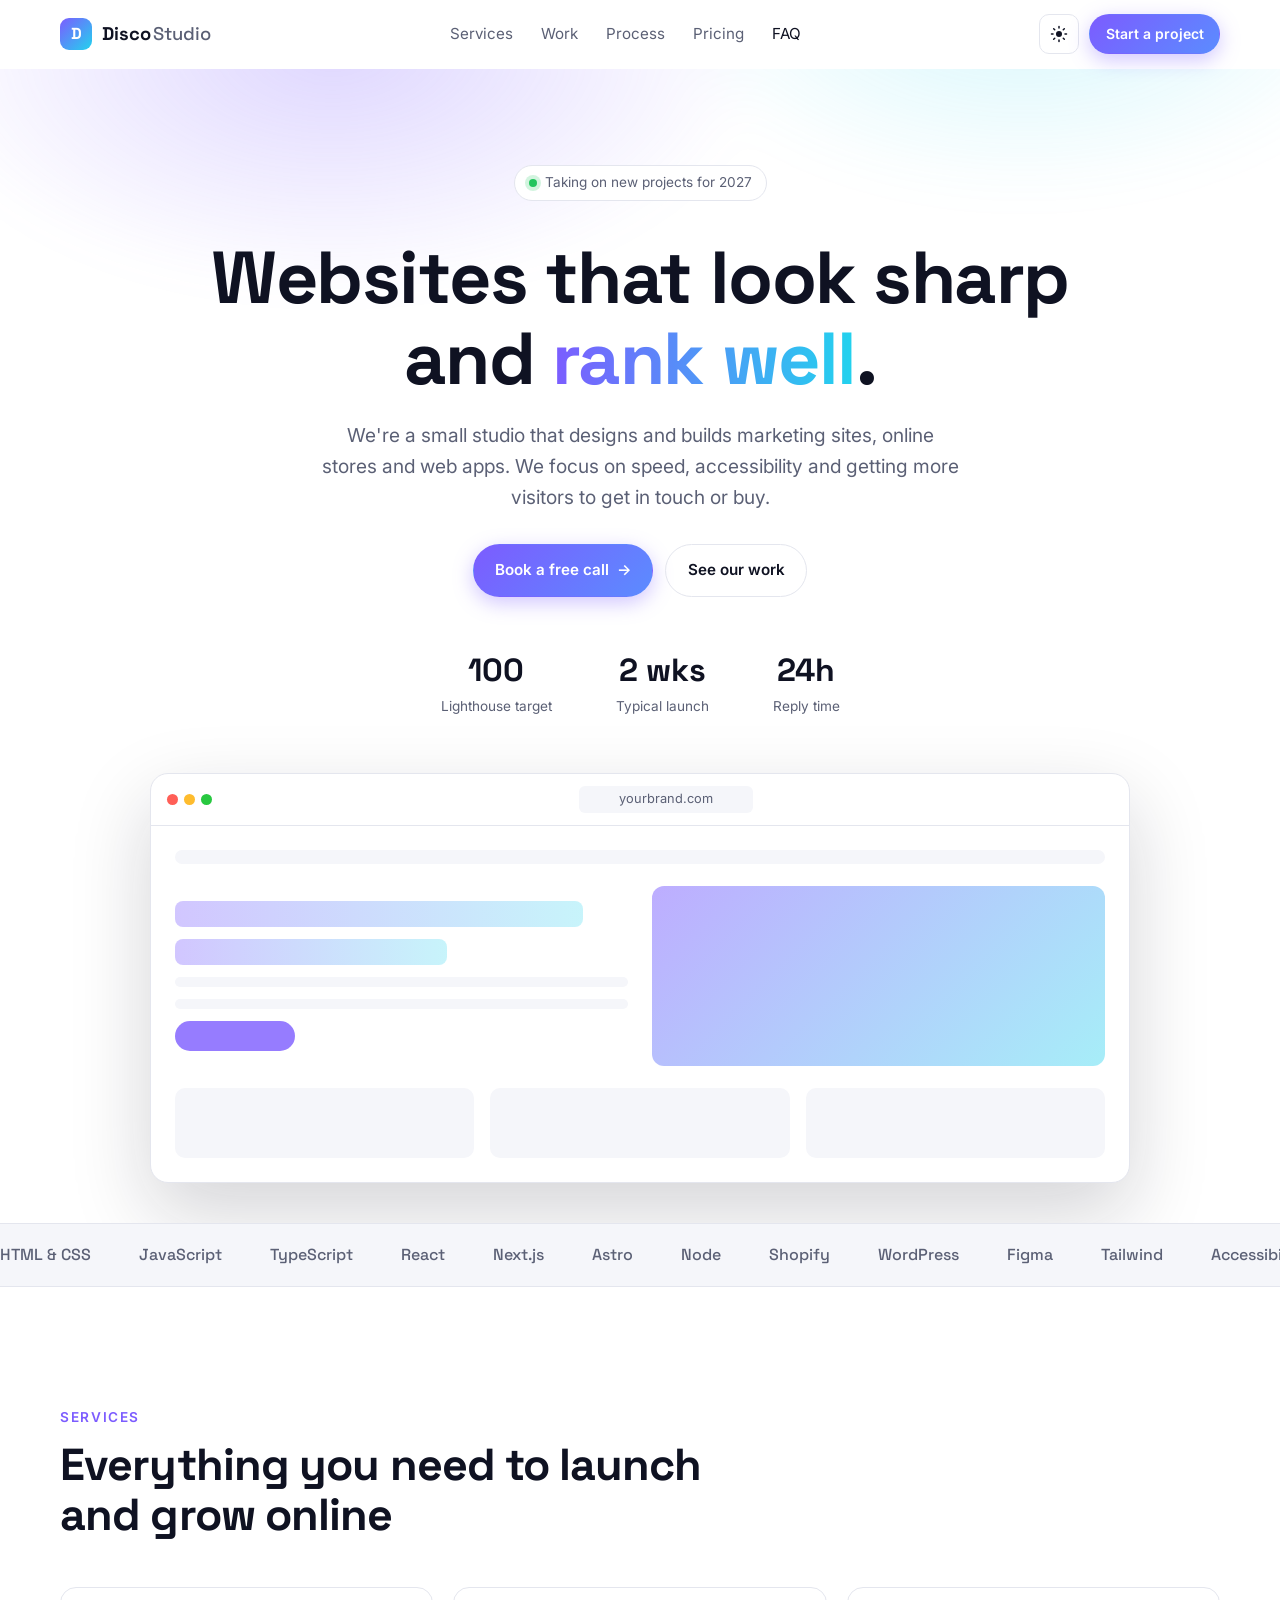
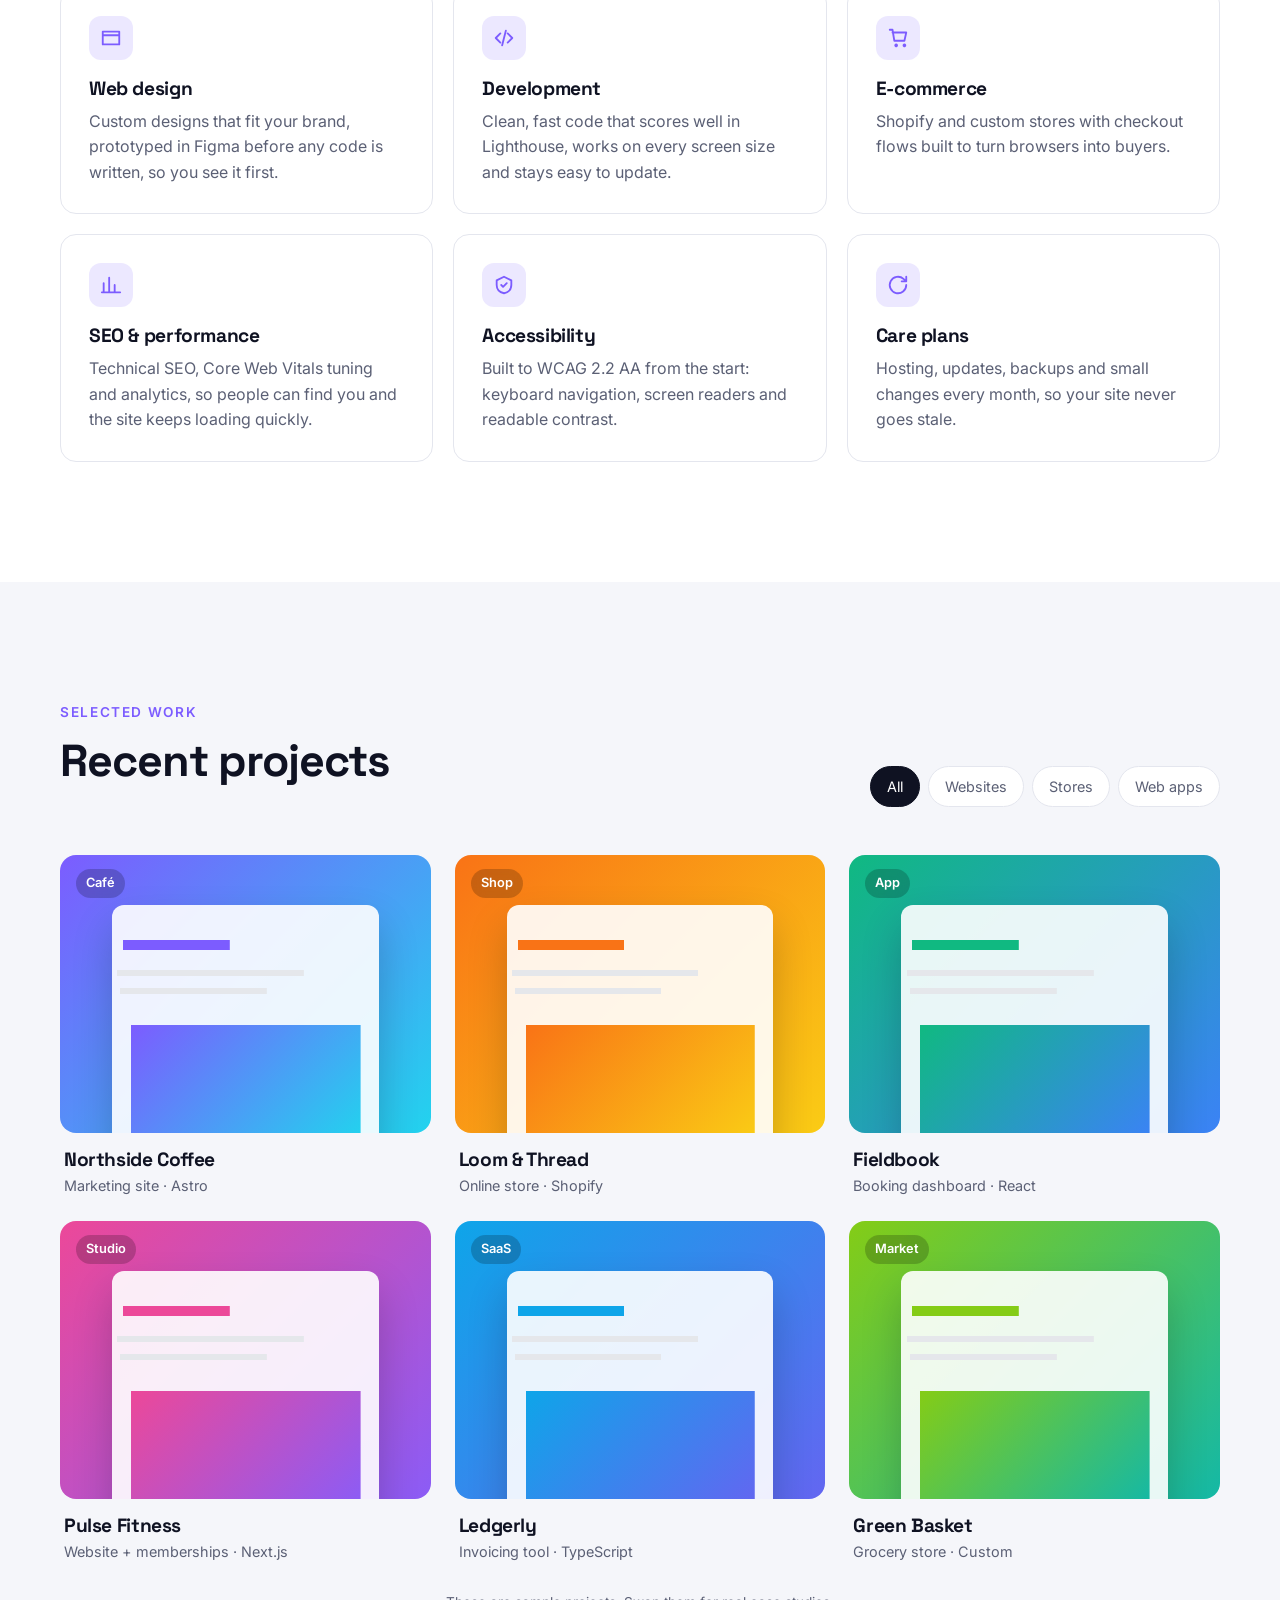
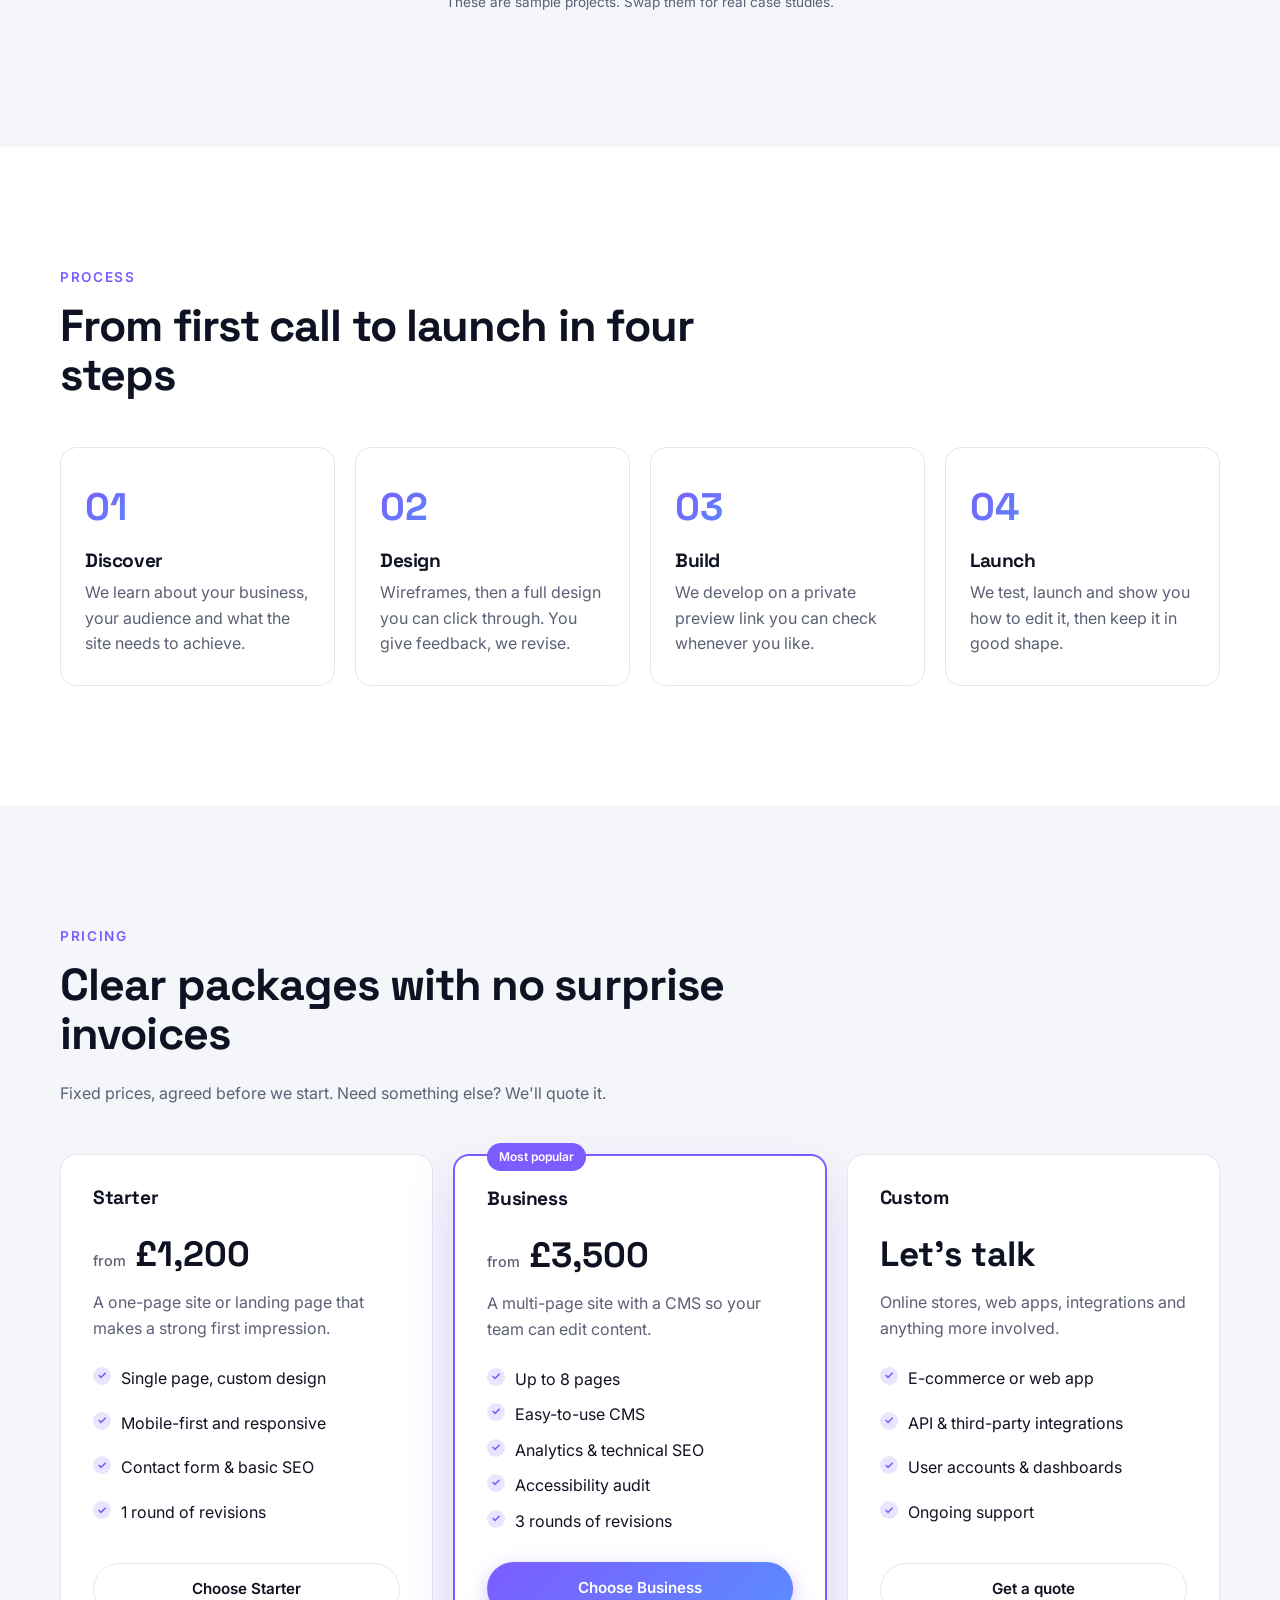
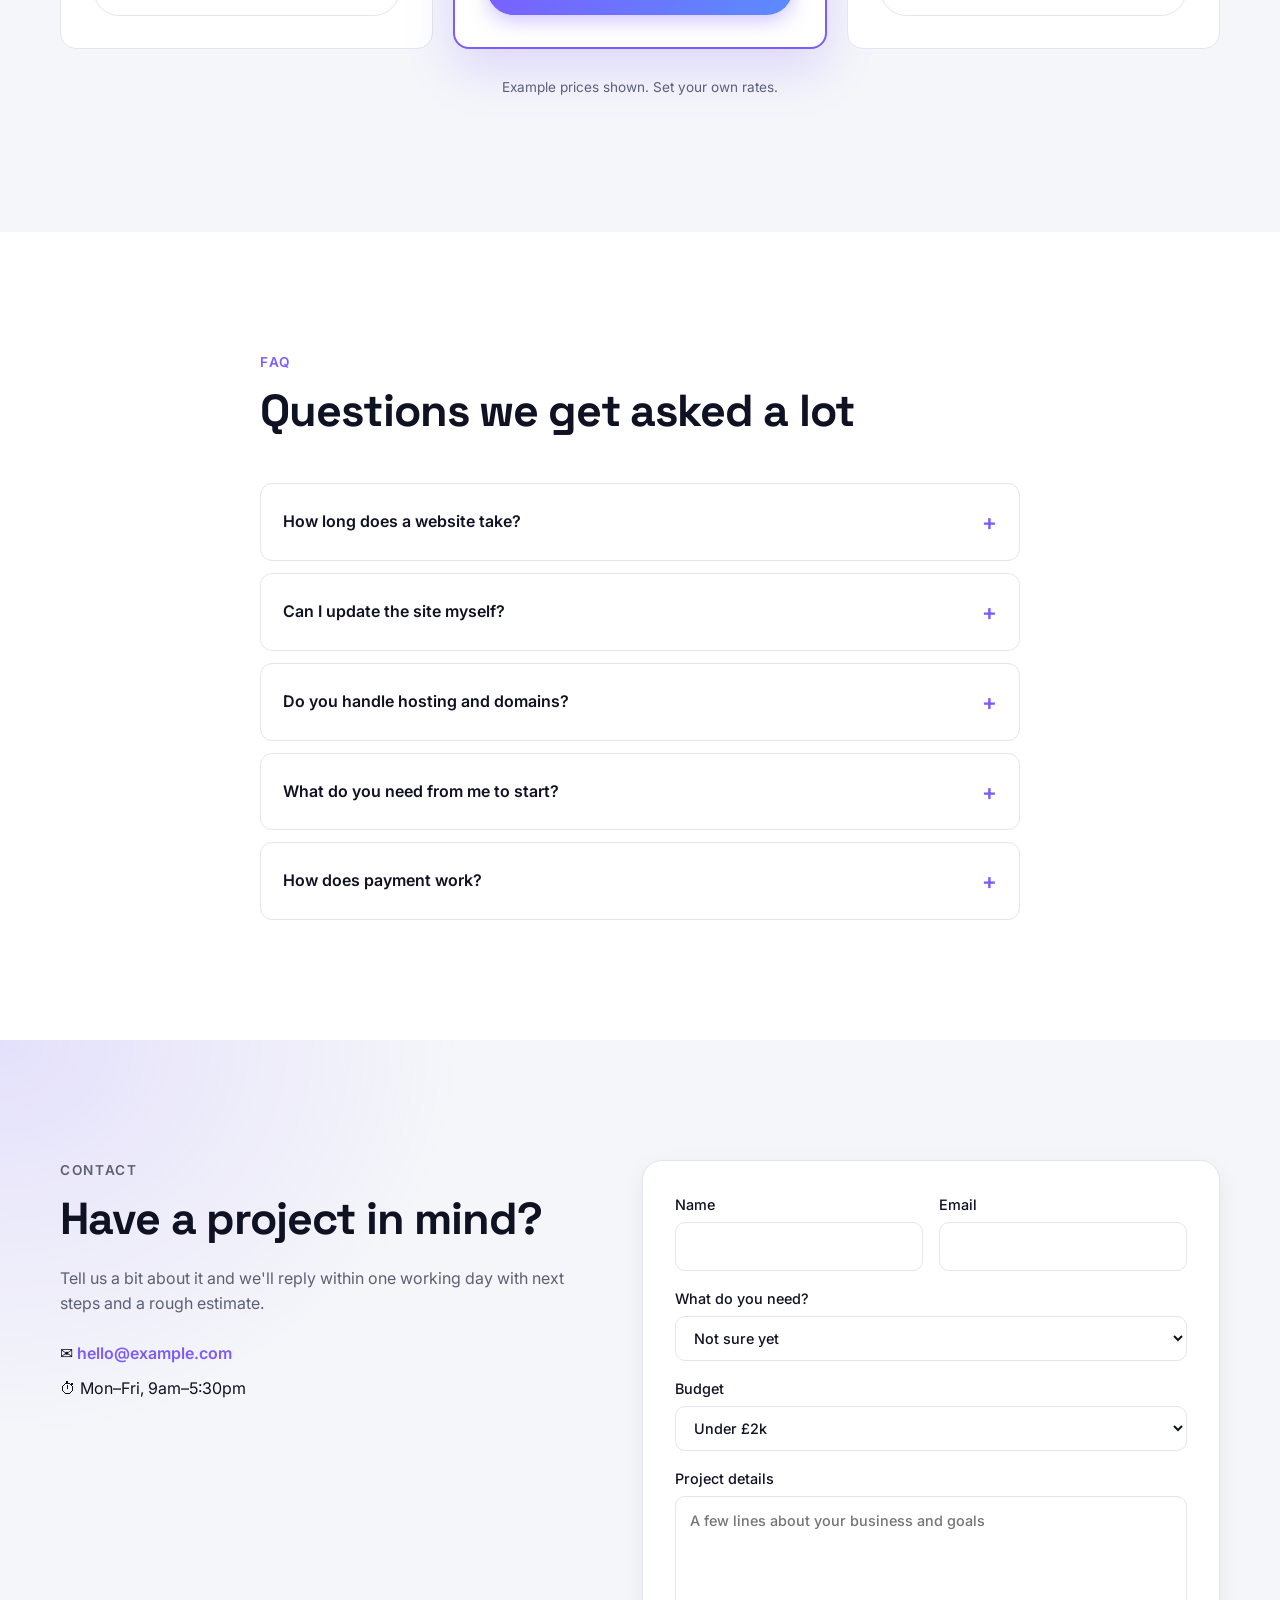
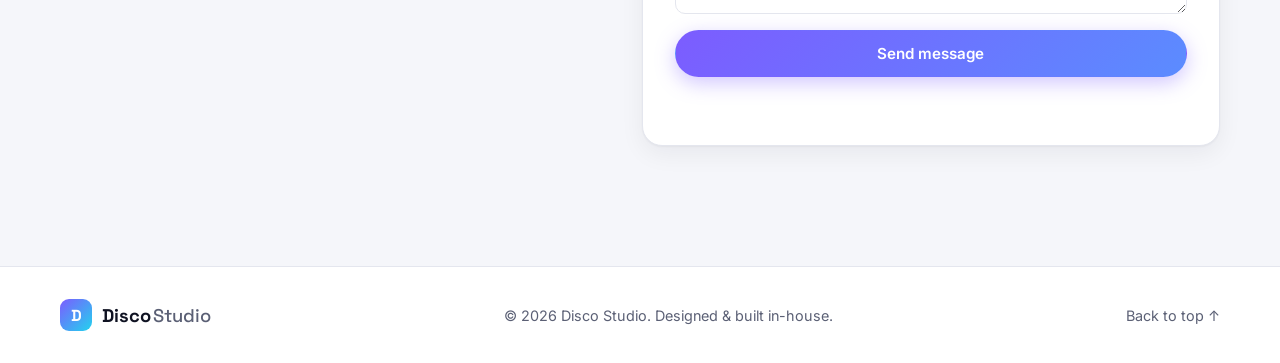
==== site/index.html @ 2ce36524 "Add Disco Studio web development website in site/ Single-page studio site (hero, services, filterabl" ====
<!doctype html>
<html lang="en">
<head>
  <meta charset="utf-8">
  <meta name="viewport" content="width=device-width, initial-scale=1">
  <title>Disco Studio — Web Design &amp; Development</title>
  <meta name="description" content="Disco Studio designs and builds fast, accessible, beautiful websites and web apps.">
  <meta name="theme-color" content="#0b0d12">
  <link rel="preconnect" href="https://fonts.googleapis.com">
  <link rel="preconnect" href="https://fonts.gstatic.com" crossorigin>
  <link href="https://fonts.googleapis.com/css2?family=Inter:wght@400;500;600;700&family=Space+Grotesk:wght@500;700&display=swap" rel="stylesheet">
  <link rel="stylesheet" href="style.css">
  <link rel="icon" href="data:image/svg+xml,%3Csvg xmlns='http://www.w3.org/2000/svg' viewBox='0 0 32 32'%3E%3Crect width='32' height='32' rx='8' fill='%237c5cff'/%3E%3Cpath d='M10 9h6a7 7 0 0 1 0 14h-6z' fill='none' stroke='white' stroke-width='3'/%3E%3C/svg%3E">
</head>
<body>
  <a class="skip" href="#main">Skip to content</a>

  <header class="nav" id="top">
    <div class="container nav__inner">
      <a class="brand" href="#top" aria-label="Disco Studio home">
        <span class="brand__mark" aria-hidden="true">D</span>
        <span>Disco<span class="muted">Studio</span></span>
      </a>
      <nav class="nav__links" id="nav-links" aria-label="Primary">
        <a href="#services">Services</a>
        <a href="#work">Work</a>
        <a href="#process">Process</a>
        <a href="#pricing">Pricing</a>
        <a href="#faq">FAQ</a>
      </nav>
      <div class="nav__actions">
        <button class="icon-btn" id="theme-toggle" aria-label="Toggle dark mode">
          <svg class="i-sun" viewBox="0 0 24 24" width="18" height="18" aria-hidden="true"><circle cx="12" cy="12" r="4" fill="currentColor"/><g stroke="currentColor" stroke-width="2" stroke-linecap="round"><path d="M12 2v2M12 20v2M4.9 4.9l1.4 1.4M17.7 17.7l1.4 1.4M2 12h2M20 12h2M4.9 19.1l1.4-1.4M17.7 6.3l1.4-1.4"/></g></svg>
          <svg class="i-moon" viewBox="0 0 24 24" width="18" height="18" aria-hidden="true"><path d="M21 12.8A9 9 0 1 1 11.2 3a7 7 0 0 0 9.8 9.8z" fill="currentColor"/></svg>
        </button>
        <a class="btn btn--sm btn--primary hide-sm" href="#contact">Start a project</a>
        <button class="icon-btn menu-btn" id="menu-toggle" aria-label="Open menu" aria-expanded="false" aria-controls="nav-links">
          <span></span><span></span><span></span>
        </button>
      </div>
    </div>
  </header>

  <main id="main">
    <!-- HERO -->
    <section class="hero">
      <div class="hero__glow" aria-hidden="true"></div>
      <div class="container hero__inner">
        <p class="eyebrow reveal"><span class="dot"></span> Taking on new projects for 2027</p>
        <h1 class="hero__title reveal">
          Websites that look sharp<br>
          and <span class="grad" id="rotator">load fast</span>.
        </h1>
        <p class="hero__lead reveal">
          We're a small studio that designs and builds marketing sites, online stores and
          web apps. We focus on speed, accessibility and getting more visitors to get in touch or buy.
        </p>
        <div class="hero__cta reveal">
          <a class="btn btn--primary" href="#contact">Book a free call <span aria-hidden="true">→</span></a>
          <a class="btn btn--ghost" href="#work">See our work</a>
        </div>
        <ul class="hero__stats reveal" aria-label="Studio highlights">
          <li><strong data-count="100">0</strong><span>Lighthouse target</span></li>
          <li><strong data-count="2" data-suffix=" wks">0</strong><span>Typical launch</span></li>
          <li><strong data-count="24" data-suffix="h">0</strong><span>Reply time</span></li>
        </ul>
      </div>

      <div class="container">
        <div class="browser reveal" aria-hidden="true">
          <div class="browser__bar"><i></i><i></i><i></i><span>yourbrand.com</span></div>
          <div class="browser__body">
            <div class="mock mock--nav"></div>
            <div class="mock-row">
              <div class="mock-col">
                <div class="mock mock--h"></div>
                <div class="mock mock--h short"></div>
                <div class="mock mock--p"></div>
                <div class="mock mock--p"></div>
                <div class="mock mock--btn"></div>
              </div>
              <div class="mock mock--img"></div>
            </div>
            <div class="mock-cards"><div></div><div></div><div></div></div>
          </div>
        </div>
      </div>
    </section>

    <!-- MARQUEE -->
    <section class="marquee" aria-label="Technologies we use">
      <div class="marquee__track">
        <span>HTML &amp; CSS</span><span>JavaScript</span><span>TypeScript</span><span>React</span><span>Next.js</span><span>Astro</span><span>Node</span><span>Shopify</span><span>WordPress</span><span>Figma</span><span>Tailwind</span><span>Accessibility</span>
        <span aria-hidden="true">HTML &amp; CSS</span><span aria-hidden="true">JavaScript</span><span aria-hidden="true">TypeScript</span><span aria-hidden="true">React</span><span aria-hidden="true">Next.js</span><span aria-hidden="true">Astro</span><span aria-hidden="true">Node</span><span aria-hidden="true">Shopify</span><span aria-hidden="true">WordPress</span><span aria-hidden="true">Figma</span><span aria-hidden="true">Tailwind</span><span aria-hidden="true">Accessibility</span>
      </div>
    </section>

    <!-- SERVICES -->
    <section class="section" id="services">
      <div class="container">
        <header class="section__head reveal">
          <p class="kicker">Services</p>
          <h2>Everything you need to launch and grow online</h2>
        </header>
        <div class="grid grid--3">
          <article class="card reveal">
            <div class="card__icon" aria-hidden="true">
              <svg viewBox="0 0 24 24"><path d="M3 5h18v14H3z M3 9h18" /></svg>
            </div>
            <h3>Web design</h3>
            <p>Custom designs that fit your brand, prototyped in Figma before any code is written, so you see it first.</p>
          </article>
          <article class="card reveal">
            <div class="card__icon" aria-hidden="true">
              <svg viewBox="0 0 24 24"><path d="M8 7l-5 5 5 5M16 7l5 5-5 5M14 4l-4 16" /></svg>
            </div>
            <h3>Development</h3>
            <p>Clean, fast code that scores well in Lighthouse, works on every screen size and stays easy to update.</p>
          </article>
          <article class="card reveal">
            <div class="card__icon" aria-hidden="true">
              <svg viewBox="0 0 24 24"><path d="M6 6h15l-2 9H8L6 3H3 M9 20a1 1 0 1 0 0-.01M18 20a1 1 0 1 0 0-.01" /></svg>
            </div>
            <h3>E-commerce</h3>
            <p>Shopify and custom stores with checkout flows built to turn browsers into buyers.</p>
          </article>
          <article class="card reveal">
            <div class="card__icon" aria-hidden="true">
              <svg viewBox="0 0 24 24"><path d="M4 20V10M10 20V4M16 20v-8M22 20H2" /></svg>
            </div>
            <h3>SEO &amp; performance</h3>
            <p>Technical SEO, Core Web Vitals tuning and analytics, so people can find you and the site keeps loading quickly.</p>
          </article>
          <article class="card reveal">
            <div class="card__icon" aria-hidden="true">
              <svg viewBox="0 0 24 24"><path d="M12 3l8 4v5c0 5-3.5 8-8 9-4.5-1-8-4-8-9V7z M9 12l2 2 4-4" /></svg>
            </div>
            <h3>Accessibility</h3>
            <p>Built to WCAG 2.2 AA from the start: keyboard navigation, screen readers and readable contrast.</p>
          </article>
          <article class="card reveal">
            <div class="card__icon" aria-hidden="true">
              <svg viewBox="0 0 24 24"><path d="M21 12a9 9 0 1 1-3-6.7L21 8 M21 3v5h-5" /></svg>
            </div>
            <h3>Care plans</h3>
            <p>Hosting, updates, backups and small changes every month, so your site never goes stale.</p>
          </article>
        </div>
      </div>
    </section>

    <!-- WORK -->
    <section class="section section--alt" id="work">
      <div class="container">
        <header class="section__head section__head--row reveal">
          <div>
            <p class="kicker">Selected work</p>
            <h2>Recent projects</h2>
          </div>
          <div class="filters" role="tablist" aria-label="Filter projects">
            <button class="chip is-active" data-filter="all" role="tab" aria-selected="true">All</button>
            <button class="chip" data-filter="web" role="tab" aria-selected="false">Websites</button>
            <button class="chip" data-filter="shop" role="tab" aria-selected="false">Stores</button>
            <button class="chip" data-filter="app" role="tab" aria-selected="false">Web apps</button>
          </div>
        </header>
        <div class="grid grid--work">
          <article class="project reveal" data-cat="web">
            <div class="project__thumb" style="--a:#7c5cff;--b:#22d3ee"><span>Café</span></div>
            <div class="project__meta"><h3>Northside Coffee</h3><p>Marketing site · Astro</p></div>
          </article>
          <article class="project reveal" data-cat="shop">
            <div class="project__thumb" style="--a:#f97316;--b:#facc15"><span>Shop</span></div>
            <div class="project__meta"><h3>Loom &amp; Thread</h3><p>Online store · Shopify</p></div>
          </article>
          <article class="project reveal" data-cat="app">
            <div class="project__thumb" style="--a:#10b981;--b:#3b82f6"><span>App</span></div>
            <div class="project__meta"><h3>Fieldbook</h3><p>Booking dashboard · React</p></div>
          </article>
          <article class="project reveal" data-cat="web">
            <div class="project__thumb" style="--a:#ec4899;--b:#8b5cf6"><span>Studio</span></div>
            <div class="project__meta"><h3>Pulse Fitness</h3><p>Website + memberships · Next.js</p></div>
          </article>
          <article class="project reveal" data-cat="app">
            <div class="project__thumb" style="--a:#0ea5e9;--b:#6366f1"><span>SaaS</span></div>
            <div class="project__meta"><h3>Ledgerly</h3><p>Invoicing tool · TypeScript</p></div>
          </article>
          <article class="project reveal" data-cat="shop">
            <div class="project__thumb" style="--a:#84cc16;--b:#14b8a6"><span>Market</span></div>
            <div class="project__meta"><h3>Green Basket</h3><p>Grocery store · Custom</p></div>
          </article>
        </div>
        <p class="note">These are sample projects. Swap them for real case studies.</p>
      </div>
    </section>

    <!-- PROCESS -->
    <section class="section" id="process">
      <div class="container">
        <header class="section__head reveal">
          <p class="kicker">Process</p>
          <h2>From first call to launch in four steps</h2>
        </header>
        <ol class="steps">
          <li class="step reveal"><span class="step__n">01</span><h3>Discover</h3><p>We learn about your business, your audience and what the site needs to achieve.</p></li>
          <li class="step reveal"><span class="step__n">02</span><h3>Design</h3><p>Wireframes, then a full design you can click through. You give feedback, we revise.</p></li>
          <li class="step reveal"><span class="step__n">03</span><h3>Build</h3><p>We develop on a private preview link you can check whenever you like.</p></li>
          <li class="step reveal"><span class="step__n">04</span><h3>Launch</h3><p>We test, launch and show you how to edit it, then keep it in good shape.</p></li>
        </ol>
      </div>
    </section>

    <!-- PRICING -->
    <section class="section section--alt" id="pricing">
      <div class="container">
        <header class="section__head reveal">
          <p class="kicker">Pricing</p>
          <h2>Clear packages with no surprise invoices</h2>
          <p class="section__sub">Fixed prices, agreed before we start. Need something else? We'll quote it.</p>
        </header>
        <div class="grid grid--3 pricing">
          <article class="plan reveal">
            <h3>Starter</h3>
            <p class="plan__price"><span>from</span> £1,200</p>
            <p class="plan__desc">A one-page site or landing page that makes a strong first impression.</p>
            <ul class="ticks">
              <li>Single page, custom design</li>
              <li>Mobile-first and responsive</li>
              <li>Contact form &amp; basic SEO</li>
              <li>1 round of revisions</li>
            </ul>
            <a class="btn btn--ghost btn--block" href="#contact" data-plan="Starter">Choose Starter</a>
          </article>
          <article class="plan plan--featured reveal">
            <span class="badge">Most popular</span>
            <h3>Business</h3>
            <p class="plan__price"><span>from</span> £3,500</p>
            <p class="plan__desc">A multi-page site with a CMS so your team can edit content.</p>
            <ul class="ticks">
              <li>Up to 8 pages</li>
              <li>Easy-to-use CMS</li>
              <li>Analytics &amp; technical SEO</li>
              <li>Accessibility audit</li>
              <li>3 rounds of revisions</li>
            </ul>
            <a class="btn btn--primary btn--block" href="#contact" data-plan="Business">Choose Business</a>
          </article>
          <article class="plan reveal">
            <h3>Custom</h3>
            <p class="plan__price">Let's talk</p>
            <p class="plan__desc">Online stores, web apps, integrations and anything more involved.</p>
            <ul class="ticks">
              <li>E-commerce or web app</li>
              <li>API &amp; third-party integrations</li>
              <li>User accounts &amp; dashboards</li>
              <li>Ongoing support</li>
            </ul>
            <a class="btn btn--ghost btn--block" href="#contact" data-plan="Custom">Get a quote</a>
          </article>
        </div>
        <p class="note">Example prices shown. Set your own rates.</p>
      </div>
    </section>

    <!-- FAQ -->
    <section class="section" id="faq">
      <div class="container container--narrow">
        <header class="section__head reveal">
          <p class="kicker">FAQ</p>
          <h2>Questions we get asked a lot</h2>
        </header>
        <div class="faq">
          <details class="reveal"><summary>How long does a website take?</summary><p>A Starter site usually takes about 2 weeks. Business sites take 4–6 weeks, depending on how quickly content and feedback come back.</p></details>
          <details class="reveal"><summary>Can I update the site myself?</summary><p>Yes. Business and Custom builds include a CMS and a short walkthrough so you can edit text, images and blog posts without touching code.</p></details>
          <details class="reveal"><summary>Do you handle hosting and domains?</summary><p>We can set up hosting and domains for you, or deploy to your existing provider. Care plans cover hosting, updates and backups.</p></details>
          <details class="reveal"><summary>What do you need from me to start?</summary><p>A short call, any brand assets you already have (logo, colours, photos) and a rough idea of the pages you need. We'll help with the rest.</p></details>
          <details class="reveal"><summary>How does payment work?</summary><p>50% to book your slot and 50% at launch. Larger projects can be split into milestones.</p></details>
        </div>
      </div>
    </section>

    <!-- CONTACT -->
    <section class="section section--cta" id="contact">
      <div class="container contact">
        <div class="contact__copy reveal">
          <p class="kicker">Contact</p>
          <h2>Have a project in mind?</h2>
          <p>Tell us a bit about it and we'll reply within one working day with next steps and a rough estimate.</p>
          <ul class="contact__list">
            <li><span aria-hidden="true">✉</span> <a href="mailto:hello@example.com">hello@example.com</a></li>
            <li><span aria-hidden="true">⏱</span> Mon–Fri, 9am–5:30pm</li>
          </ul>
        </div>
        <form class="form reveal" id="contact-form" novalidate>
          <div class="form__row">
            <label>Name<input name="name" type="text" autocomplete="name" required></label>
            <label>Email<input name="email" type="email" autocomplete="email" required></label>
          </div>
          <label>What do you need?
            <select name="plan">
              <option>Not sure yet</option>
              <option>Starter</option>
              <option>Business</option>
              <option>Custom</option>
            </select>
          </label>
          <label>Budget
            <select name="budget">
              <option>Under £2k</option>
              <option>£2k – £5k</option>
              <option>£5k – £10k</option>
              <option>£10k+</option>
            </select>
          </label>
          <label>Project details<textarea name="message" rows="4" required placeholder="A few lines about your business and goals"></textarea></label>
          <button class="btn btn--primary btn--block" type="submit">Send message</button>
          <p class="form__status" id="form-status" role="status" aria-live="polite"></p>
        </form>
      </div>
    </section>
  </main>

  <footer class="footer">
    <div class="container footer__inner">
      <a class="brand" href="#top"><span class="brand__mark" aria-hidden="true">D</span><span>Disco<span class="muted">Studio</span></span></a>
      <p class="muted">© <span id="year"></span> Disco Studio. Designed &amp; built in-house.</p>
      <a class="muted" href="#top">Back to top ↑</a>
    </div>
  </footer>

  <script src="script.js"></script>
</body>
</html>
---- site/style.css ----
/* ---------- Tokens ---------- */
:root {
  --bg: #ffffff;
  --bg-alt: #f5f6fa;
  --surface: #ffffff;
  --text: #0f1222;
  --muted: #5b6075;
  --border: #e4e6ee;
  --accent: #7c5cff;
  --accent-2: #22d3ee;
  --accent-ink: #ffffff;
  --shadow: 0 1px 2px rgba(15, 18, 34, .04), 0 8px 24px rgba(15, 18, 34, .06);
  --radius: 16px;
  --font: "Inter", system-ui, -apple-system, Segoe UI, Roboto, sans-serif;
  --display: "Space Grotesk", var(--font);
  color-scheme: light;
}
@media (prefers-color-scheme: dark) {
  :root:not([data-theme="light"]) {
    --bg: #0b0d12; --bg-alt: #11141c; --surface: #151924; --text: #eef0f7;
    --muted: #9aa0b4; --border: #232838; --shadow: 0 8px 30px rgba(0,0,0,.35);
    color-scheme: dark;
  }
}
:root[data-theme="dark"] {
  --bg: #0b0d12; --bg-alt: #11141c; --surface: #151924; --text: #eef0f7;
  --muted: #9aa0b4; --border: #232838; --shadow: 0 8px 30px rgba(0,0,0,.35);
  color-scheme: dark;
}

/* ---------- Base ---------- */
*, *::before, *::after { box-sizing: border-box; }
html { scroll-behavior: smooth; scroll-padding-top: 80px; }
body {
  margin: 0; background: var(--bg); color: var(--text);
  font: 16px/1.6 var(--font); -webkit-font-smoothing: antialiased;
  overflow-x: hidden;
}
img, svg { display: block; }
a { color: inherit; text-decoration: none; }
h1, h2, h3 { font-family: var(--display); line-height: 1.1; margin: 0 0 .5em; letter-spacing: -.02em; }
h2 { font-size: clamp(1.9rem, 4vw, 2.8rem); }
h3 { font-size: 1.2rem; }
p { margin: 0 0 1em; }
.muted { color: var(--muted); }
.container { width: min(1160px, 100% - 32px); margin-inline: auto; }
.container--narrow { width: min(760px, 100% - 32px); }
.skip { position: absolute; left: -999px; top: 8px; background: var(--accent); color: #fff; padding: 8px 12px; border-radius: 8px; z-index: 100; }
.skip:focus { left: 8px; }
:focus-visible { outline: 2px solid var(--accent); outline-offset: 3px; border-radius: 6px; }

/* ---------- Buttons ---------- */
.btn {
  display: inline-flex; align-items: center; justify-content: center; gap: .5em;
  padding: .85em 1.4em; border-radius: 999px; font-weight: 600; font-size: .95rem;
  border: 1px solid transparent; cursor: pointer; transition: transform .15s, box-shadow .2s, background .2s, border-color .2s;
  font-family: inherit;
}
.btn:hover { transform: translateY(-1px); }
.btn--primary { background: linear-gradient(135deg, var(--accent), #5b8cff); color: var(--accent-ink); box-shadow: 0 6px 20px rgba(124, 92, 255, .35); }
.btn--primary:hover { box-shadow: 0 10px 28px rgba(124, 92, 255, .45); }
.btn--ghost { background: transparent; border-color: var(--border); color: var(--text); }
.btn--ghost:hover { border-color: var(--accent); }
.btn--sm { padding: .55em 1.1em; font-size: .875rem; }
.btn--block { width: 100%; }
.icon-btn {
  width: 40px; height: 40px; display: grid; place-items: center; border-radius: 10px;
  background: transparent; border: 1px solid var(--border); color: var(--text); cursor: pointer;
}
.i-moon { display: none; }
[data-theme="dark"] .i-sun { display: none; }
[data-theme="dark"] .i-moon { display: block; }

/* ---------- Nav ---------- */
.nav {
  position: sticky; top: 0; z-index: 50;
  background: color-mix(in srgb, var(--bg) 75%, transparent);
  backdrop-filter: saturate(160%) blur(14px); -webkit-backdrop-filter: saturate(160%) blur(14px);
  border-bottom: 1px solid transparent; transition: border-color .2s;
}
.nav.is-scrolled { border-bottom-color: var(--border); }
.nav__inner { display: flex; align-items: center; justify-content: space-between; height: 68px; gap: 16px; }
.brand { display: flex; align-items: center; gap: 10px; font-family: var(--display); font-weight: 700; font-size: 1.15rem; }
.brand__mark {
  width: 32px; height: 32px; display: grid; place-items: center; border-radius: 9px;
  background: linear-gradient(135deg, var(--accent), var(--accent-2)); color: #fff; font-size: 1rem;
}
.brand .muted { font-weight: 500; margin-left: 2px; }
.nav__links { display: flex; gap: 28px; font-size: .95rem; color: var(--muted); }
.nav__links a { transition: color .15s; }
.nav__links a:hover, .nav__links a.is-current { color: var(--text); }
.nav__actions { display: flex; align-items: center; gap: 10px; }
.menu-btn { display: none; flex-direction: column; align-items: center; justify-content: center; gap: 4px; }
.menu-btn span { width: 16px; height: 2px; background: currentColor; border-radius: 2px; transition: transform .2s, opacity .2s; }
.menu-btn[aria-expanded="true"] span:nth-child(1) { transform: translateY(6px) rotate(45deg); }
.menu-btn[aria-expanded="true"] span:nth-child(2) { opacity: 0; }
.menu-btn[aria-expanded="true"] span:nth-child(3) { transform: translateY(-6px) rotate(-45deg); }

/* ---------- Hero ---------- */
.hero { position: relative; padding: 96px 0 40px; overflow: hidden; }
.hero__glow {
  position: absolute; inset: -20% -10% auto; height: 700px; pointer-events: none; z-index: -1;
  background:
    radial-gradient(40% 50% at 30% 30%, rgba(124, 92, 255, .25), transparent 70%),
    radial-gradient(35% 45% at 75% 20%, rgba(34, 211, 238, .2), transparent 70%);
  filter: blur(20px);
}
.hero__inner { text-align: center; max-width: 860px; }
.eyebrow {
  display: inline-flex; align-items: center; gap: 8px; padding: 6px 14px; border-radius: 999px;
  border: 1px solid var(--border); background: var(--surface); font-size: .85rem; color: var(--muted);
}
.dot { width: 8px; height: 8px; border-radius: 50%; background: #22c55e; box-shadow: 0 0 0 4px rgba(34, 197, 94, .2); animation: pulse 2s infinite; }
@keyframes pulse { 50% { box-shadow: 0 0 0 7px rgba(34, 197, 94, 0); } }
.hero__title { font-size: clamp(2.5rem, 7vw, 4.6rem); margin: 24px 0 20px; }
.grad {
  background: linear-gradient(90deg, var(--accent), var(--accent-2));
  -webkit-background-clip: text; background-clip: text; color: transparent;
  display: inline-block; transition: opacity .3s, transform .3s;
}
.grad.is-out { opacity: 0; transform: translateY(8px); }
.hero__lead { font-size: clamp(1.05rem, 2vw, 1.2rem); color: var(--muted); max-width: 640px; margin: 0 auto 32px; }
.hero__cta { display: flex; gap: 12px; justify-content: center; flex-wrap: wrap; }
.hero__stats { list-style: none; padding: 0; margin: 48px auto 56px; display: flex; justify-content: center; gap: clamp(24px, 6vw, 64px); }
.hero__stats li { display: flex; flex-direction: column; }
.hero__stats strong { font-family: var(--display); font-size: 2rem; }
.hero__stats span { color: var(--muted); font-size: .85rem; }

/* Browser mockup */
.browser {
  max-width: 980px; margin: 0 auto; border-radius: 18px; overflow: hidden;
  border: 1px solid var(--border); background: var(--surface); box-shadow: 0 30px 80px rgba(15, 18, 34, .18);
  transform: perspective(1400px) rotateX(8deg); transform-origin: top;
}
.browser__bar { display: flex; align-items: center; gap: 6px; padding: 12px 16px; border-bottom: 1px solid var(--border); }
.browser__bar i { width: 11px; height: 11px; border-radius: 50%; background: var(--border); }
.browser__bar i:nth-child(1) { background: #ff5f57; } .browser__bar i:nth-child(2) { background: #febc2e; } .browser__bar i:nth-child(3) { background: #28c840; }
.browser__bar span { margin: 0 auto; font-size: .8rem; color: var(--muted); padding: 3px 40px; border-radius: 6px; background: var(--bg-alt); }
.browser__body { padding: 24px; display: grid; gap: 22px; }
.mock { background: var(--bg-alt); border-radius: 8px; }
.mock--nav { height: 14px; width: 100%; }
.mock-row { display: grid; grid-template-columns: 1fr 1fr; gap: 24px; align-items: center; }
.mock-col { display: grid; gap: 12px; }
.mock--h { height: 26px; width: 90%; background: linear-gradient(90deg, rgba(124,92,255,.35), rgba(34,211,238,.25)); }
.mock--h.short { width: 60%; }
.mock--p { height: 10px; width: 100%; }
.mock--btn { height: 30px; width: 120px; border-radius: 999px; background: var(--accent); opacity: .8; }
.mock--img { height: 180px; background: linear-gradient(135deg, rgba(124,92,255,.5), rgba(34,211,238,.4)); border-radius: 12px; }
.mock-cards { display: grid; grid-template-columns: repeat(3, 1fr); gap: 16px; }
.mock-cards div { height: 70px; border-radius: 10px; background: var(--bg-alt); }

/* ---------- Marquee ---------- */
.marquee { border-block: 1px solid var(--border); overflow: hidden; padding: 18px 0; background: var(--bg-alt); }
.marquee__track { display: flex; gap: 48px; width: max-content; animation: scroll 40s linear infinite; }
.marquee__track span { font-family: var(--display); font-weight: 500; color: var(--muted); white-space: nowrap; }
.marquee:hover .marquee__track { animation-play-state: paused; }
@keyframes scroll { to { transform: translateX(-50%); } }

/* ---------- Sections ---------- */
.section { padding: clamp(72px, 10vw, 120px) 0; }
.section--alt { background: var(--bg-alt); }
.section__head { max-width: 680px; margin-bottom: 48px; }
.section__head--row { max-width: none; display: flex; align-items: flex-end; justify-content: space-between; gap: 24px; flex-wrap: wrap; }
.section__sub { color: var(--muted); }
.kicker { color: var(--accent); font-weight: 600; font-size: .85rem; text-transform: uppercase; letter-spacing: .12em; margin-bottom: 12px; }
.note { margin-top: 28px; font-size: .85rem; color: var(--muted); text-align: center; }

.grid { display: grid; gap: 20px; }
.grid--3 { grid-template-columns: repeat(3, 1fr); }

.card {
  padding: 28px; border-radius: var(--radius); background: var(--surface);
  border: 1px solid var(--border); transition: transform .2s, border-color .2s, box-shadow .2s;
}
.card:hover { transform: translateY(-4px); border-color: color-mix(in srgb, var(--accent) 50%, var(--border)); box-shadow: var(--shadow); }
.card p { color: var(--muted); margin: 0; }
.card__icon {
  width: 44px; height: 44px; border-radius: 12px; display: grid; place-items: center; margin-bottom: 18px;
  background: color-mix(in srgb, var(--accent) 14%, transparent); color: var(--accent);
}
.card__icon svg { width: 22px; height: 22px; fill: none; stroke: currentColor; stroke-width: 2; stroke-linecap: round; stroke-linejoin: round; }

/* Work */
.filters { display: flex; gap: 8px; flex-wrap: wrap; }
.chip {
  padding: 8px 16px; border-radius: 999px; border: 1px solid var(--border); background: var(--surface);
  color: var(--muted); font: inherit; font-size: .9rem; cursor: pointer; transition: all .15s;
}
.chip:hover { color: var(--text); }
.chip.is-active { background: var(--text); color: var(--bg); border-color: var(--text); }
.grid--work { grid-template-columns: repeat(3, 1fr); gap: 24px; }
.project { cursor: pointer; }
.project.is-hidden { display: none; }
.project__thumb {
  aspect-ratio: 4 / 3; border-radius: var(--radius); position: relative; overflow: hidden;
  background: linear-gradient(135deg, var(--a), var(--b)); display: grid; place-items: center;
}
.project__thumb::after {
  content: ""; position: absolute; inset: 18% 14% -10%; border-radius: 12px 12px 0 0;
  background: rgba(255, 255, 255, .9); box-shadow: 0 20px 40px rgba(0, 0, 0, .2);
  transition: transform .35s cubic-bezier(.2, .8, .2, 1);
  background-image:
    linear-gradient(var(--a), var(--a)), linear-gradient(#e5e7eb, #e5e7eb), linear-gradient(#e5e7eb, #e5e7eb), linear-gradient(135deg, var(--a), var(--b));
  background-size: 40% 10px, 70% 6px, 55% 6px, 86% 45%;
  background-position: 7% 14%, 7% 26%, 7% 33%, 50% 85%;
  background-repeat: no-repeat;
}
.project__thumb span {
  position: absolute; top: 14px; left: 16px; z-index: 1; color: #fff; font-weight: 600; font-size: .8rem;
  padding: 4px 10px; border-radius: 999px; background: rgba(0, 0, 0, .2); backdrop-filter: blur(6px);
}
.project:hover .project__thumb::after { transform: translateY(-8px) scale(1.02); }
.project__meta { padding: 16px 4px 0; }
.project__meta h3 { margin-bottom: 4px; }
.project__meta p { color: var(--muted); font-size: .9rem; margin: 0; }

/* Process */
.steps { list-style: none; padding: 0; margin: 0; display: grid; grid-template-columns: repeat(4, 1fr); gap: 20px; counter-reset: s; }
.step { padding: 28px 24px; border-radius: var(--radius); border: 1px solid var(--border); position: relative; }
.step p { color: var(--muted); margin: 0; }
.step__n {
  font-family: var(--display); font-weight: 700; font-size: 2.4rem; display: block; margin-bottom: 12px;
  background: linear-gradient(135deg, var(--accent), var(--accent-2)); -webkit-background-clip: text; background-clip: text; color: transparent;
}

/* Pricing */
.pricing { align-items: stretch; }
.plan {
  display: flex; flex-direction: column; padding: 32px; border-radius: var(--radius);
  background: var(--surface); border: 1px solid var(--border); position: relative;
}
.plan--featured { border: 2px solid var(--accent); box-shadow: 0 20px 50px rgba(124, 92, 255, .2); }
.badge {
  position: absolute; top: -13px; left: 32px; background: var(--accent); color: #fff;
  font-size: .75rem; font-weight: 600; padding: 4px 12px; border-radius: 999px;
}
.plan__price { font-family: var(--display); font-size: 2.2rem; font-weight: 700; margin: 8px 0; }
.plan__price span { font-size: .9rem; font-weight: 500; color: var(--muted); font-family: var(--font); }
.plan__desc { color: var(--muted); }
.ticks { list-style: none; padding: 0; margin: 8px 0 28px; display: grid; gap: 10px; flex: 1; }
.ticks li { padding-left: 28px; position: relative; }
.ticks li::before {
  content: "✓"; position: absolute; left: 0; top: 1px; width: 18px; height: 18px; border-radius: 50%;
  display: grid; place-items: center; font-size: .7rem; font-weight: 700;
  background: color-mix(in srgb, var(--accent) 16%, transparent); color: var(--accent);
}

/* FAQ */
.faq { display: grid; gap: 12px; }
.faq details { border: 1px solid var(--border); border-radius: 12px; background: var(--surface); padding: 0 22px; }
.faq summary {
  cursor: pointer; list-style: none; padding: 20px 0; font-weight: 600;
  display: flex; justify-content: space-between; align-items: center; gap: 16px;
}
.faq summary::-webkit-details-marker { display: none; }
.faq summary::after { content: "+"; font-size: 1.4rem; color: var(--accent); transition: transform .2s; }
.faq details[open] summary::after { transform: rotate(45deg); }
.faq details p { color: var(--muted); padding-bottom: 20px; margin: 0; }

/* Contact */
.section--cta { background: radial-gradient(60% 80% at 0% 0%, rgba(124, 92, 255, .14), transparent 60%), var(--bg-alt); }
.contact { display: grid; grid-template-columns: 1fr 1.1fr; gap: 56px; align-items: start; }
.contact__copy p { color: var(--muted); }
.contact__list { list-style: none; padding: 0; margin: 24px 0 0; display: grid; gap: 10px; }
.contact__list a { color: var(--accent); font-weight: 600; }
.form { display: grid; gap: 16px; padding: 32px; border-radius: 20px; background: var(--surface); border: 1px solid var(--border); box-shadow: var(--shadow); }
.form__row { display: grid; grid-template-columns: 1fr 1fr; gap: 16px; }
.form label { display: grid; gap: 6px; font-size: .9rem; font-weight: 500; }
.form input, .form select, .form textarea {
  font: inherit; color: var(--text); background: var(--bg); border: 1px solid var(--border);
  border-radius: 10px; padding: 12px 14px; transition: border-color .15s, box-shadow .15s; width: 100%;
}
.form textarea { resize: vertical; }
.form input:focus, .form select:focus, .form textarea:focus {
  outline: none; border-color: var(--accent); box-shadow: 0 0 0 4px color-mix(in srgb, var(--accent) 20%, transparent);
}
.form .is-invalid { border-color: #ef4444; }
.form__status { margin: 0; font-size: .9rem; min-height: 1.4em; text-align: center; }
.form__status.ok { color: #16a34a; }
.form__status.err { color: #ef4444; }

/* Footer */
.footer { border-top: 1px solid var(--border); padding: 32px 0; font-size: .9rem; }
.footer__inner { display: flex; justify-content: space-between; align-items: center; gap: 16px; flex-wrap: wrap; }
.footer p { margin: 0; }

/* ---------- Reveal animation ---------- */
.reveal { opacity: 0; transform: translateY(18px); transition: opacity .6s ease, transform .6s ease; }
.reveal.is-in { opacity: 1; transform: none; }
.no-js .reveal { opacity: 1; transform: none; }
@media (prefers-reduced-motion: reduce) {
  html { scroll-behavior: auto; }
  .reveal { opacity: 1; transform: none; transition: none; }
  .marquee__track, .dot { animation: none; }
}

/* ---------- Responsive ---------- */
@media (max-width: 960px) {
  .grid--3, .grid--work { grid-template-columns: repeat(2, 1fr); }
  .steps { grid-template-columns: repeat(2, 1fr); }
  .contact { grid-template-columns: 1fr; gap: 32px; }
}
@media (max-width: 760px) {
  .menu-btn { display: flex; }
  .hide-sm { display: none; }
  .nav__links {
    position: absolute; top: 68px; left: 0; right: 0; flex-direction: column; gap: 0;
    background: var(--bg); border-bottom: 1px solid var(--border); padding: 8px 16px 16px;
    transform: translateY(-8px); opacity: 0; pointer-events: none; transition: opacity .2s, transform .2s;
  }
  .nav__links.is-open { transform: none; opacity: 1; pointer-events: auto; }
  .nav__links a { padding: 14px 0; border-bottom: 1px solid var(--border); font-size: 1.05rem; color: var(--text); }
  .hero { padding-top: 64px; }
  .browser { transform: none; }
  .mock-row { grid-template-columns: 1fr; }
  .mock--img { height: 120px; }
}
@media (max-width: 600px) {
  .grid--3, .grid--work, .steps { grid-template-columns: 1fr; }
  .form__row { grid-template-columns: 1fr; }
  .form { padding: 22px; }
  .hero__stats strong { font-size: 1.6rem; }
  .footer__inner { flex-direction: column; text-align: center; }
}
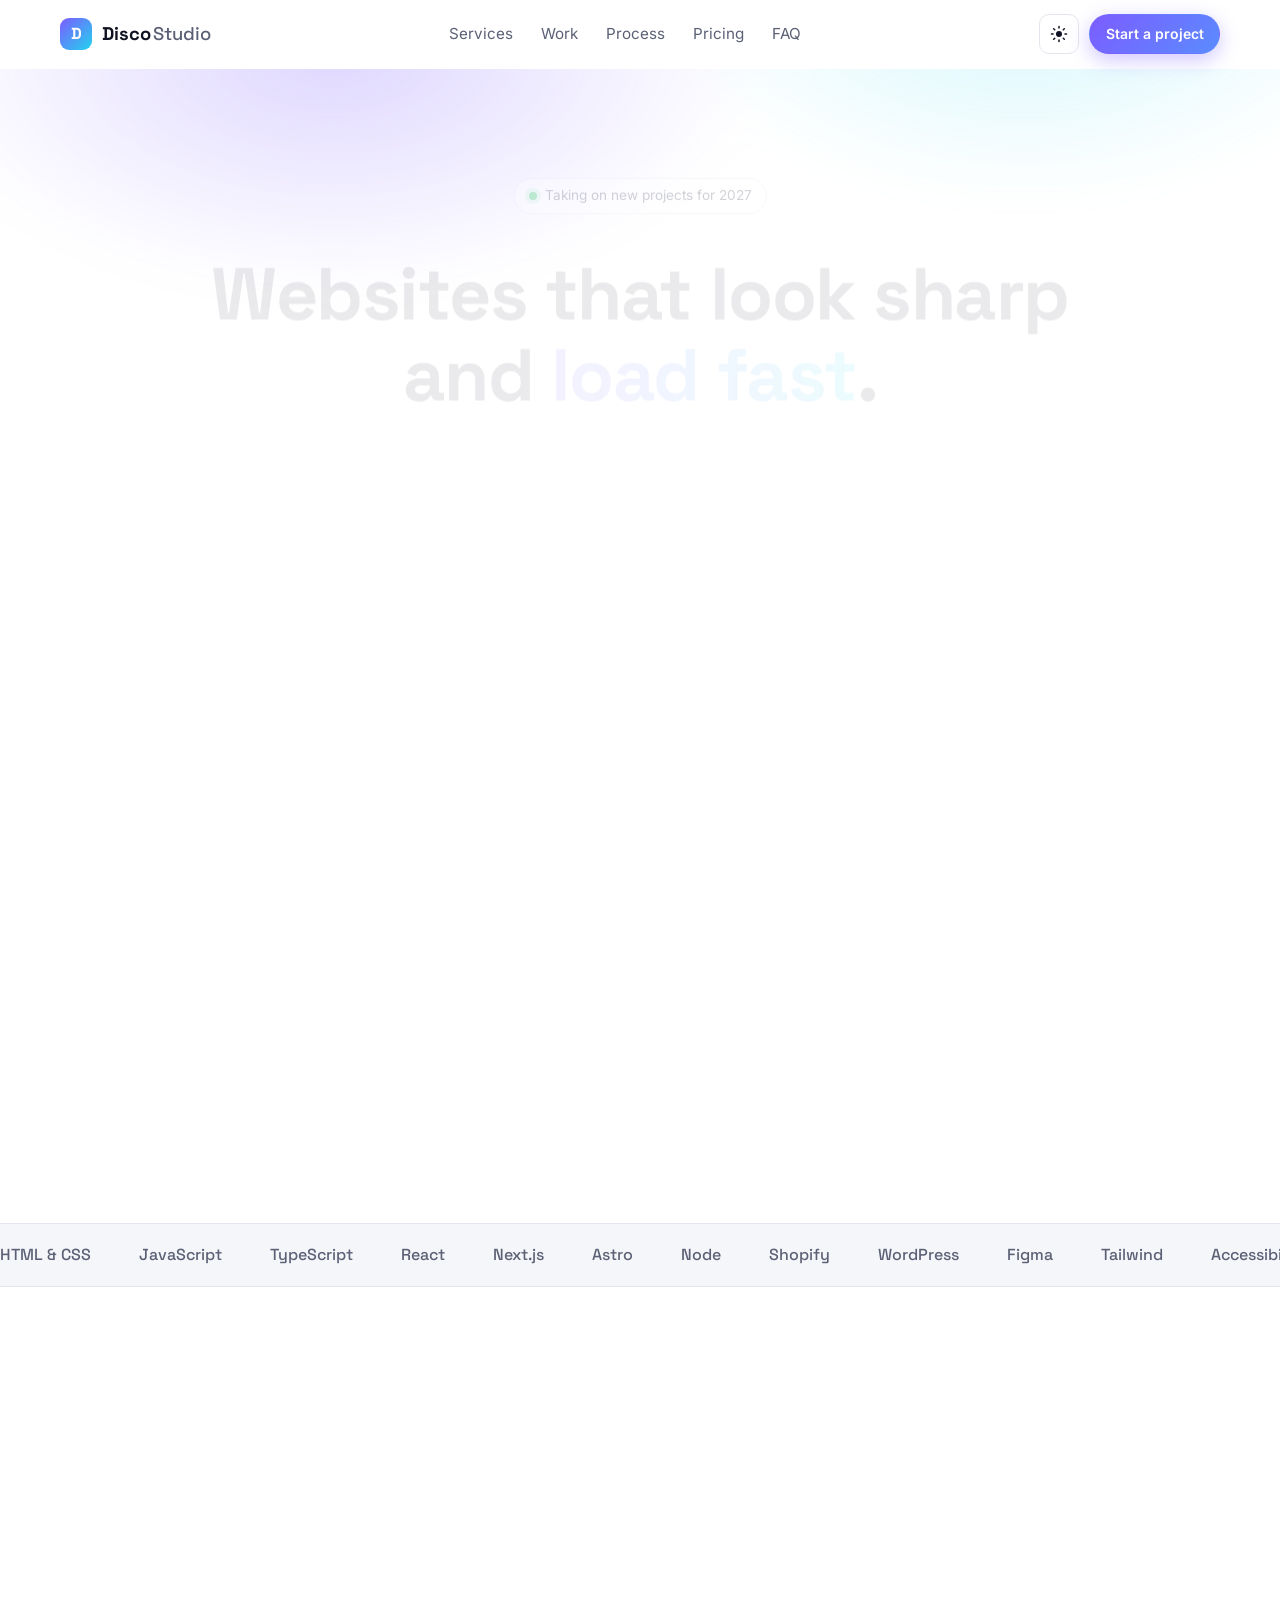
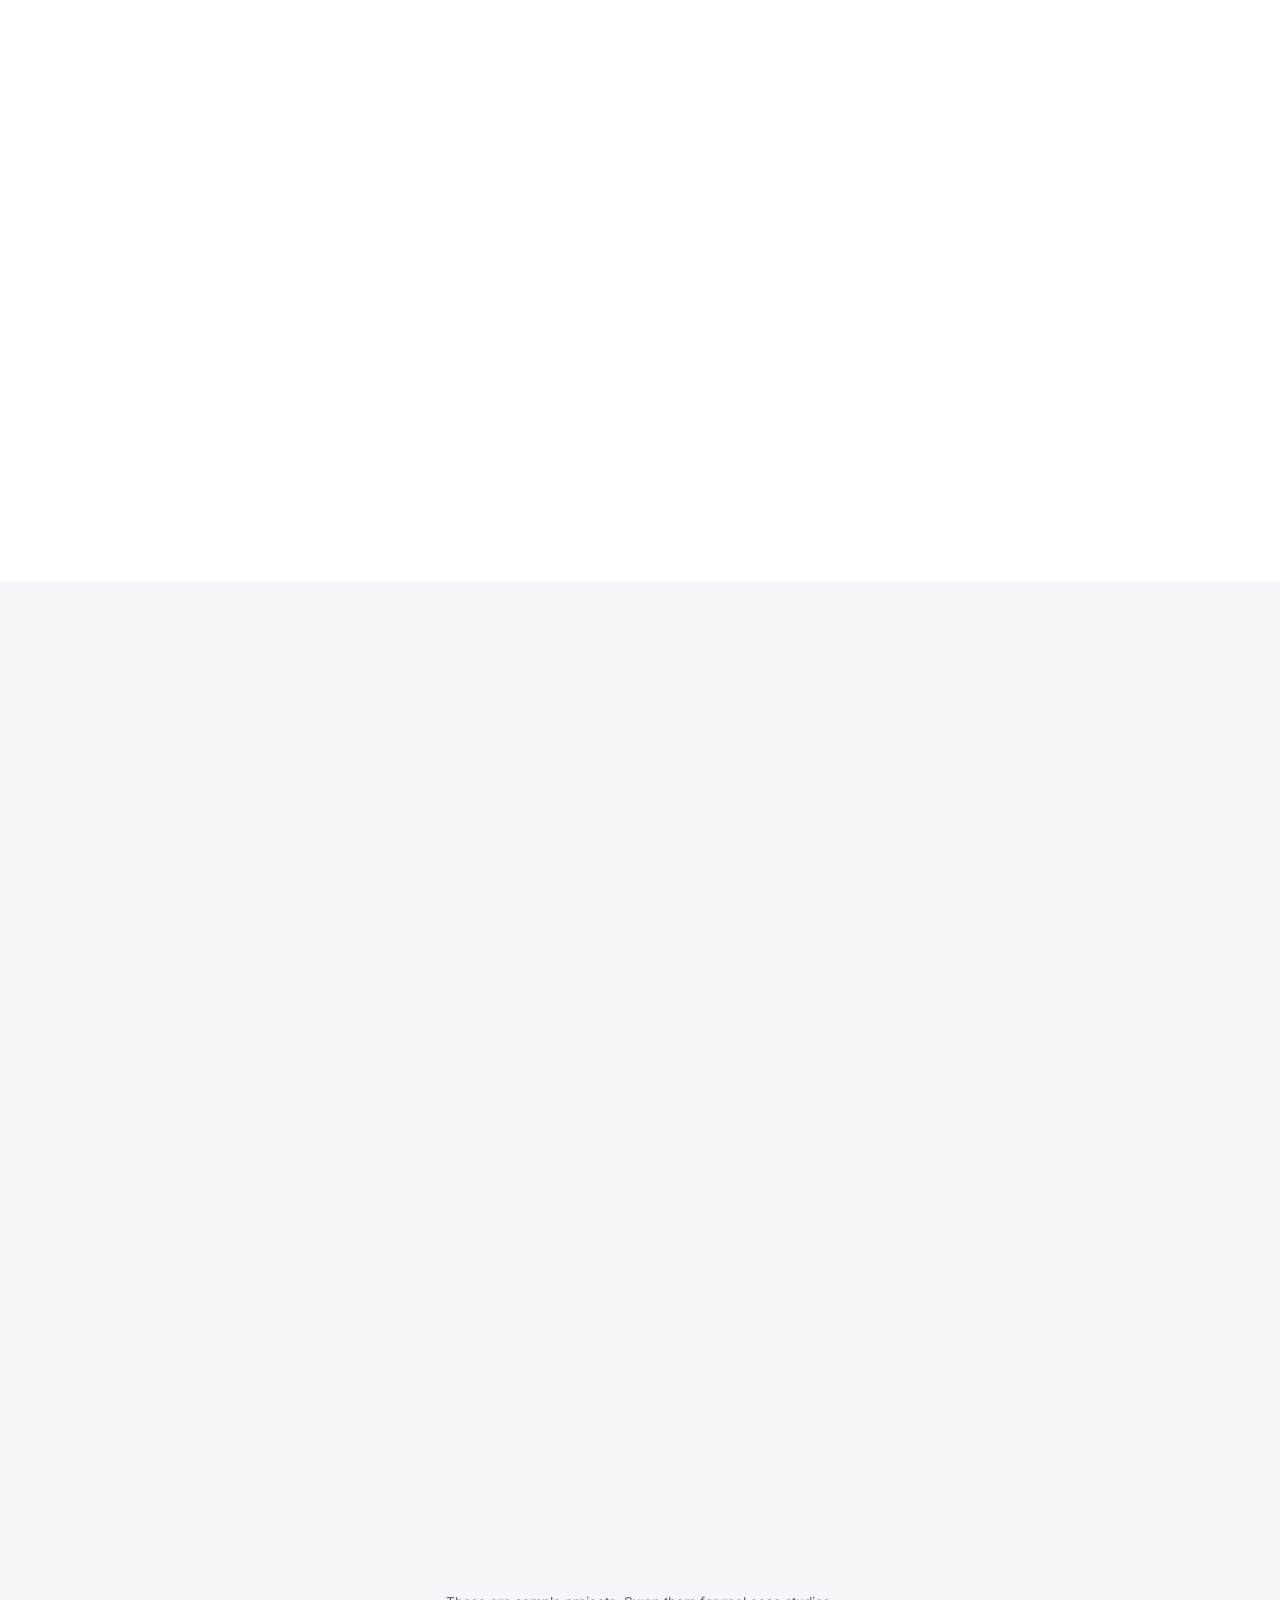
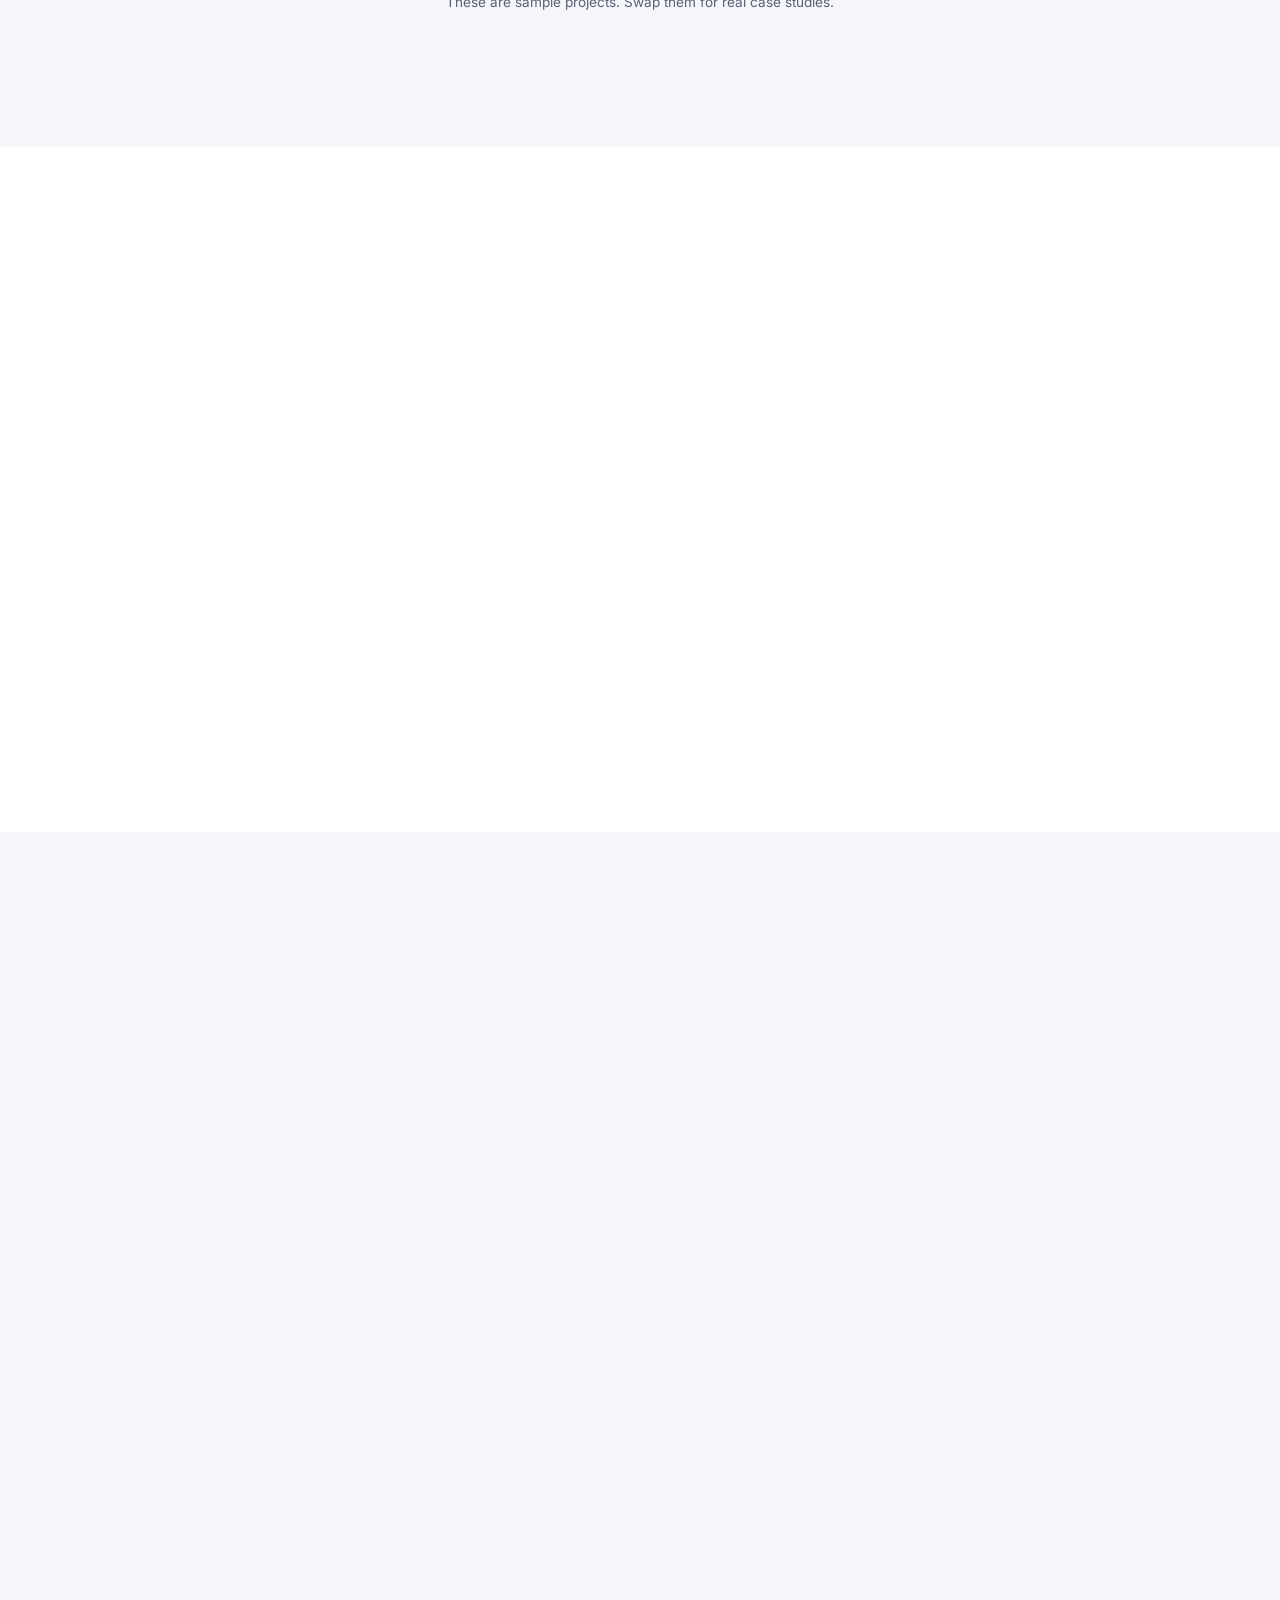
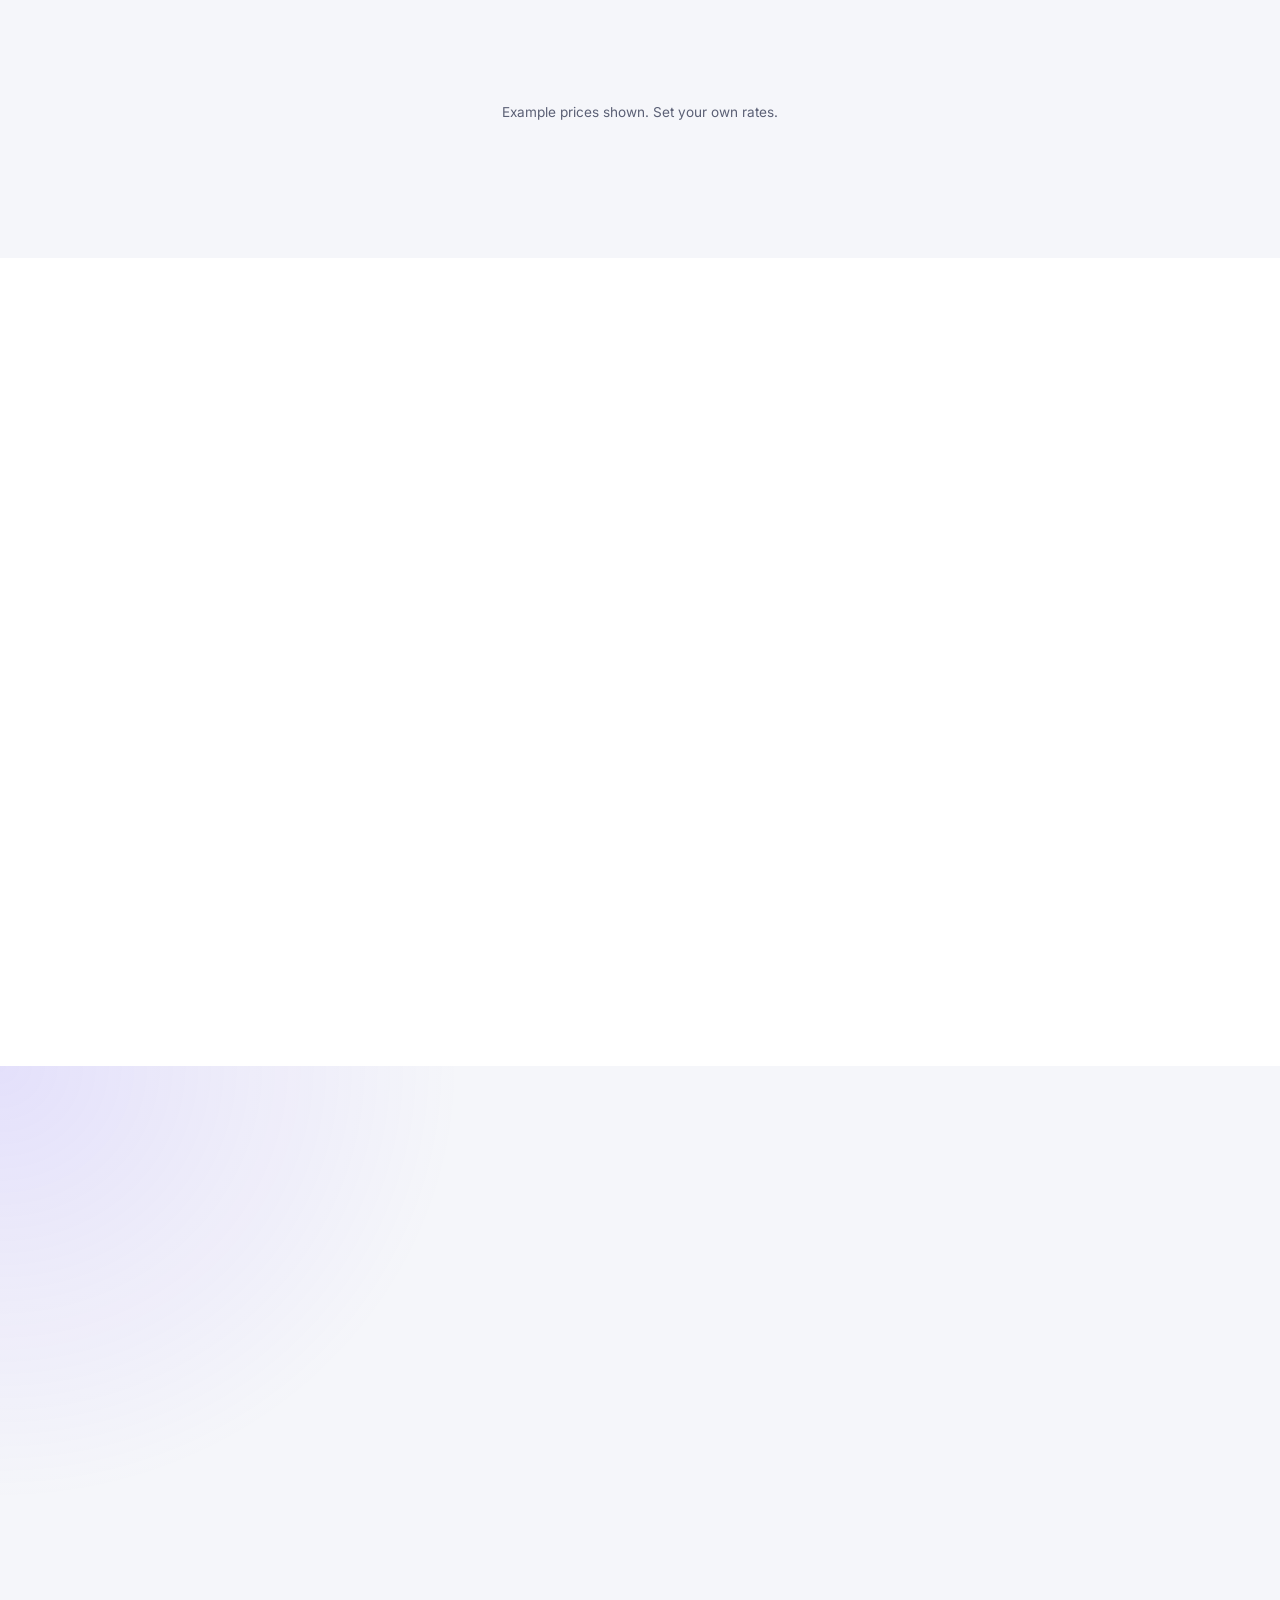
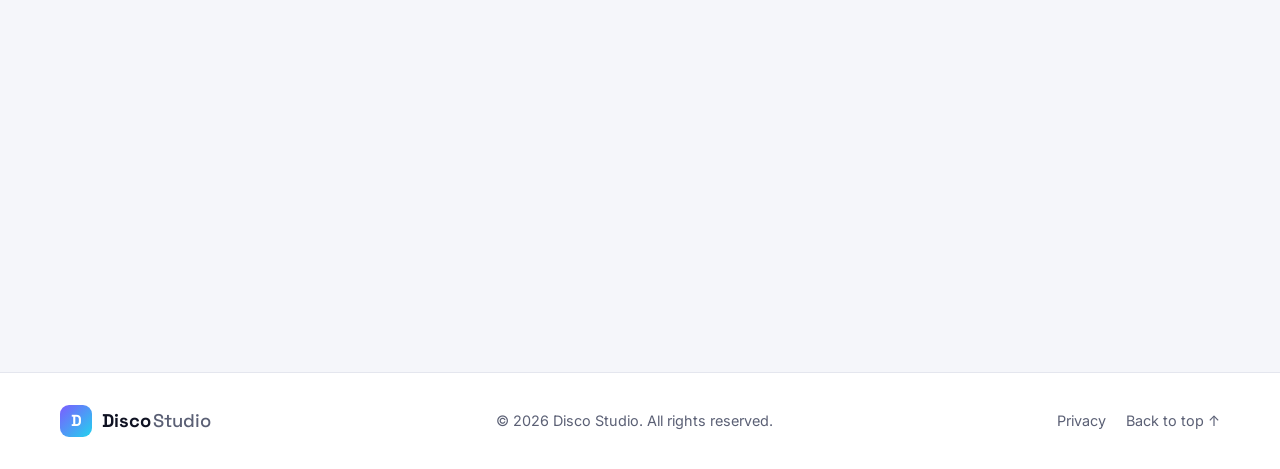
==== commit 18f98778: "Harden and polish the studio site - Strict CSP (meta + host headers), no inline scripts/styles, no  " ====
--- a/site/index.html
+++ b/site/index.html
@@ -3,14 +3,39 @@
 <head>
   <meta charset="utf-8">
   <meta name="viewport" content="width=device-width, initial-scale=1">
-  <title>Disco Studio — Web Design &amp; Development</title>
-  <meta name="description" content="Disco Studio designs and builds fast, accessible, beautiful websites and web apps.">
-  <meta name="theme-color" content="#0b0d12">
-  <link rel="preconnect" href="https://fonts.googleapis.com">
-  <link rel="preconnect" href="https://fonts.gstatic.com" crossorigin>
-  <link href="https://fonts.googleapis.com/css2?family=Inter:wght@400;500;600;700&family=Space+Grotesk:wght@500;700&display=swap" rel="stylesheet">
+  <!-- Fallback policy for hosts that can't send headers. The real policy (incl. frame-ancestors) lives in _headers / vercel.json. -->
+  <meta http-equiv="Content-Security-Policy" content="default-src 'none'; script-src 'self'; style-src 'self'; img-src 'self'; font-src 'self'; manifest-src 'self'; connect-src 'none'; form-action 'none'; base-uri 'none'; object-src 'none'; upgrade-insecure-requests">
+  <meta name="referrer" content="strict-origin-when-cross-origin">
+  <title>Disco Studio | Web Design &amp; Development</title>
+  <meta name="description" content="Disco Studio designs and builds fast, accessible websites, online stores and web apps, with fixed prices and launches in as little as two weeks.">
+  <meta name="theme-color" content="#7c5cff">
+  <meta name="color-scheme" content="light dark">
+  <link rel="canonical" href="https://www.example.com/">
+  <meta property="og:type" content="website">
+  <meta property="og:site_name" content="Disco Studio">
+  <meta property="og:title" content="Disco Studio | Web Design &amp; Development">
+  <meta property="og:description" content="Fast, accessible websites, online stores and web apps, with fixed prices.">
+  <meta property="og:url" content="https://www.example.com/">
+  <meta property="og:image" content="https://www.example.com/assets/og-image.png">
+  <meta name="twitter:card" content="summary_large_image">
+  <link rel="icon" href="assets/favicon.svg" type="image/svg+xml">
+  <link rel="manifest" href="site.webmanifest">
+  <link rel="preload" href="assets/fonts/inter-var.woff2" as="font" type="font/woff2" crossorigin>
+  <link rel="preload" href="assets/fonts/space-grotesk-latin-700-normal.woff2" as="font" type="font/woff2" crossorigin>
   <link rel="stylesheet" href="style.css">
-  <link rel="icon" href="data:image/svg+xml,%3Csvg xmlns='http://www.w3.org/2000/svg' viewBox='0 0 32 32'%3E%3Crect width='32' height='32' rx='8' fill='%237c5cff'/%3E%3Cpath d='M10 9h6a7 7 0 0 1 0 14h-6z' fill='none' stroke='white' stroke-width='3'/%3E%3C/svg%3E">
+  <script src="theme.js"></script>
+  <script type="application/ld+json">
+  {
+    "@context": "https://schema.org",
+    "@type": "ProfessionalService",
+    "name": "Disco Studio",
+    "url": "https://www.example.com/",
+    "email": "hello@example.com",
+    "description": "Web design and development studio building fast, accessible websites, online stores and web apps.",
+    "areaServed": "GB",
+    "priceRange": "££"
+  }
+  </script>
 </head>
 <body>
   <a class="skip" href="#main">Skip to content</a>
@@ -157,36 +182,36 @@
             <p class="kicker">Selected work</p>
             <h2>Recent projects</h2>
           </div>
-          <div class="filters" role="tablist" aria-label="Filter projects">
-            <button class="chip is-active" data-filter="all" role="tab" aria-selected="true">All</button>
-            <button class="chip" data-filter="web" role="tab" aria-selected="false">Websites</button>
-            <button class="chip" data-filter="shop" role="tab" aria-selected="false">Stores</button>
-            <button class="chip" data-filter="app" role="tab" aria-selected="false">Web apps</button>
+          <div class="filters" role="group" aria-label="Filter projects">
+            <button class="chip is-active" data-filter="all" aria-pressed="true">All</button>
+            <button class="chip" data-filter="web" aria-pressed="false">Websites</button>
+            <button class="chip" data-filter="shop" aria-pressed="false">Stores</button>
+            <button class="chip" data-filter="app" aria-pressed="false">Web apps</button>
           </div>
         </header>
-        <div class="grid grid--work">
+        <div class="grid grid--work" id="projects">
           <article class="project reveal" data-cat="web">
-            <div class="project__thumb" style="--a:#7c5cff;--b:#22d3ee"><span>Café</span></div>
+            <div class="project__thumb t1"><span>Café</span></div>
             <div class="project__meta"><h3>Northside Coffee</h3><p>Marketing site · Astro</p></div>
           </article>
           <article class="project reveal" data-cat="shop">
-            <div class="project__thumb" style="--a:#f97316;--b:#facc15"><span>Shop</span></div>
+            <div class="project__thumb t2"><span>Shop</span></div>
             <div class="project__meta"><h3>Loom &amp; Thread</h3><p>Online store · Shopify</p></div>
           </article>
           <article class="project reveal" data-cat="app">
-            <div class="project__thumb" style="--a:#10b981;--b:#3b82f6"><span>App</span></div>
+            <div class="project__thumb t3"><span>App</span></div>
             <div class="project__meta"><h3>Fieldbook</h3><p>Booking dashboard · React</p></div>
           </article>
           <article class="project reveal" data-cat="web">
-            <div class="project__thumb" style="--a:#ec4899;--b:#8b5cf6"><span>Studio</span></div>
+            <div class="project__thumb t4"><span>Studio</span></div>
             <div class="project__meta"><h3>Pulse Fitness</h3><p>Website + memberships · Next.js</p></div>
           </article>
           <article class="project reveal" data-cat="app">
-            <div class="project__thumb" style="--a:#0ea5e9;--b:#6366f1"><span>SaaS</span></div>
+            <div class="project__thumb t5"><span>SaaS</span></div>
             <div class="project__meta"><h3>Ledgerly</h3><p>Invoicing tool · TypeScript</p></div>
           </article>
           <article class="project reveal" data-cat="shop">
-            <div class="project__thumb" style="--a:#84cc16;--b:#14b8a6"><span>Market</span></div>
+            <div class="project__thumb t6"><span>Market</span></div>
             <div class="project__meta"><h3>Green Basket</h3><p>Grocery store · Custom</p></div>
           </article>
         </div>
@@ -291,10 +316,11 @@
             <li><span aria-hidden="true">⏱</span> Mon–Fri, 9am–5:30pm</li>
           </ul>
         </div>
-        <form class="form reveal" id="contact-form" novalidate>
+        <noscript><p class="form form__noscript">JavaScript is off. Email us at <a href="mailto:hello@example.com">hello@example.com</a> instead.</p></noscript>
+        <form class="form reveal" id="contact-form" novalidate autocomplete="on">
           <div class="form__row">
-            <label>Name<input name="name" type="text" autocomplete="name" required></label>
-            <label>Email<input name="email" type="email" autocomplete="email" required></label>
+            <label>Name<input name="name" type="text" autocomplete="name" required maxlength="100" spellcheck="false"></label>
+            <label>Email<input name="email" type="email" autocomplete="email" required maxlength="254" inputmode="email" spellcheck="false"></label>
           </div>
           <label>What do you need?
             <select name="plan">
@@ -312,7 +338,8 @@
               <option>£10k+</option>
             </select>
           </label>
-          <label>Project details<textarea name="message" rows="4" required placeholder="A few lines about your business and goals"></textarea></label>
+          <label>Project details<textarea name="message" rows="5" required minlength="10" maxlength="2000" placeholder="A few lines about your business and goals"></textarea></label>
+          <p class="form__fine">By sending this, you agree to us using your details to reply to your enquiry. See our <a href="privacy.html">privacy notice</a>.</p>
           <button class="btn btn--primary btn--block" type="submit">Send message</button>
           <p class="form__status" id="form-status" role="status" aria-live="polite"></p>
         </form>
@@ -323,8 +350,11 @@
   <footer class="footer">
     <div class="container footer__inner">
       <a class="brand" href="#top"><span class="brand__mark" aria-hidden="true">D</span><span>Disco<span class="muted">Studio</span></span></a>
-      <p class="muted">© <span id="year"></span> Disco Studio. Designed &amp; built in-house.</p>
-      <a class="muted" href="#top">Back to top ↑</a>
+      <p class="muted">© <span id="year">2026</span> Disco Studio. All rights reserved.</p>
+      <nav class="footer__links" aria-label="Legal">
+        <a class="muted" href="privacy.html">Privacy</a>
+        <a class="muted" href="#top">Back to top ↑</a>
+      </nav>
     </div>
   </footer>
 
--- a/site/style.css
+++ b/site/style.css
@@ -1,3 +1,8 @@
+/* ---------- Fonts (self-hosted, SIL OFL 1.1, see assets/fonts) ---------- */
+@font-face { font-family: "Inter"; src: url("assets/fonts/inter-var.woff2") format("woff2"); font-weight: 100 900; font-style: normal; font-display: swap; }
+@font-face { font-family: "Space Grotesk"; src: url("assets/fonts/space-grotesk-latin-500-normal.woff2") format("woff2"); font-weight: 500; font-display: swap; }
+@font-face { font-family: "Space Grotesk"; src: url("assets/fonts/space-grotesk-latin-700-normal.woff2") format("woff2"); font-weight: 700; font-display: swap; }
+
 /* ---------- Tokens ---------- */
 :root {
   --bg: #ffffff;
@@ -189,7 +194,6 @@
 .chip:hover { color: var(--text); }
 .chip.is-active { background: var(--text); color: var(--bg); border-color: var(--text); }
 .grid--work { grid-template-columns: repeat(3, 1fr); gap: 24px; }
-.project { cursor: pointer; }
 .project.is-hidden { display: none; }
 .project__thumb {
   aspect-ratio: 4 / 3; border-radius: var(--radius); position: relative; overflow: hidden;
@@ -210,6 +214,12 @@
   padding: 4px 10px; border-radius: 999px; background: rgba(0, 0, 0, .2); backdrop-filter: blur(6px);
 }
 .project:hover .project__thumb::after { transform: translateY(-8px) scale(1.02); }
+.t1 { --a: #7c5cff; --b: #22d3ee; }
+.t2 { --a: #f97316; --b: #facc15; }
+.t3 { --a: #10b981; --b: #3b82f6; }
+.t4 { --a: #ec4899; --b: #8b5cf6; }
+.t5 { --a: #0ea5e9; --b: #6366f1; }
+.t6 { --a: #84cc16; --b: #14b8a6; }
 .project__meta { padding: 16px 4px 0; }
 .project__meta h3 { margin-bottom: 4px; }
 .project__meta p { color: var(--muted); font-size: .9rem; margin: 0; }
@@ -275,6 +285,9 @@
   outline: none; border-color: var(--accent); box-shadow: 0 0 0 4px color-mix(in srgb, var(--accent) 20%, transparent);
 }
 .form .is-invalid { border-color: #ef4444; }
+.form__fine { margin: 0; font-size: .8rem; color: var(--muted); }
+.form__fine a, .form__noscript a { color: var(--accent); text-decoration: underline; }
+.form__noscript { display: block; margin-bottom: 16px; }
 .form__status { margin: 0; font-size: .9rem; min-height: 1.4em; text-align: center; }
 .form__status.ok { color: #16a34a; }
 .form__status.err { color: #ef4444; }
@@ -283,14 +296,16 @@
 .footer { border-top: 1px solid var(--border); padding: 32px 0; font-size: .9rem; }
 .footer__inner { display: flex; justify-content: space-between; align-items: center; gap: 16px; flex-wrap: wrap; }
 .footer p { margin: 0; }
+.footer__links { display: flex; gap: 20px; }
+.footer__links a:hover { color: var(--text); }
 
 /* ---------- Reveal animation ---------- */
-.reveal { opacity: 0; transform: translateY(18px); transition: opacity .6s ease, transform .6s ease; }
-.reveal.is-in { opacity: 1; transform: none; }
-.no-js .reveal { opacity: 1; transform: none; }
+/* Only hide content when JS is running, so the page never renders blank. */
+.js .reveal { opacity: 0; transform: translateY(18px); transition: opacity .6s ease, transform .6s ease; }
+.js .reveal.is-in { opacity: 1; transform: none; }
 @media (prefers-reduced-motion: reduce) {
   html { scroll-behavior: auto; }
-  .reveal { opacity: 1; transform: none; transition: none; }
+  .js .reveal { opacity: 1; transform: none; transition: none; }
   .marquee__track, .dot { animation: none; }
 }
 
@@ -322,3 +337,18 @@
   .hero__stats strong { font-size: 1.6rem; }
   .footer__inner { flex-direction: column; text-align: center; }
 }
+
+/* ---------- Print ---------- */
+@media print {
+  .nav, .hero__glow, .browser, .marquee, .filters, .form, .hero__cta { display: none !important; }
+  body { background: #fff; color: #000; }
+  .section { padding: 24px 0; }
+  .js .reveal { opacity: 1; transform: none; }
+}
+
+/* ---------- Secondary pages ---------- */
+.legal h1, .notfound h1 { font-size: clamp(2rem, 5vw, 3rem); }
+.legal h2 { font-size: 1.3rem; margin-top: 2em; }
+.legal p { color: var(--muted); }
+.legal a { color: var(--accent); text-decoration: underline; }
+.notfound { text-align: center; min-height: 60vh; display: grid; align-items: center; }
